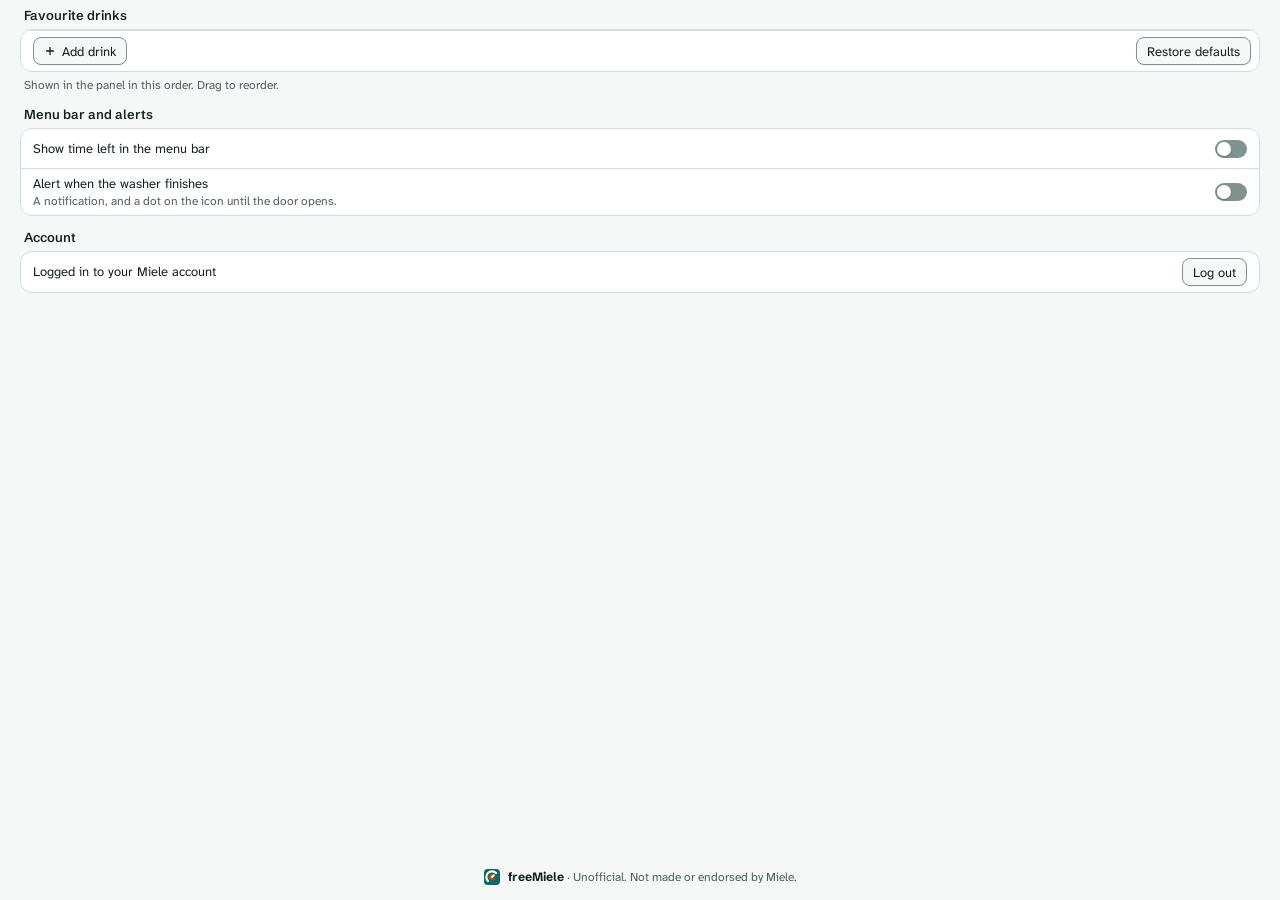
==== crates/app/ui/settings.html @ 3455c223 "Mac app: Settings window Favourite drinks (choose, reorder, restore), menu-bar time switch, washer a" ====
<!doctype html>
<html lang="en">
<head>
<meta charset="utf-8">
<meta name="viewport" content="width=device-width, initial-scale=1">
<title>freeMiele Settings</title>
<link rel="stylesheet" href="style.css">
<link rel="stylesheet" href="settings.css">
</head>
<body>
<main class="body">
  <section aria-labelledby="s-fav">
    <h2 class="sh" id="s-fav">Favourite drinks</h2>
    <div class="box">
      <ol id="favs" role="listbox" aria-labelledby="s-fav" aria-description="Drag to reorder, or select a drink and press Option-Command-Up or Down."></ol>
      <div class="foot">
        <button type="button" id="add" class="btn" aria-haspopup="menu"><svg width="12" height="12" viewBox="0 0 24 24" fill="none" stroke="currentColor" stroke-width="2.6" stroke-linecap="round" aria-hidden="true"><path d="M12 5v14M5 12h14"/></svg>Add drink</button>
        <span id="count" class="sub2 grow" role="status"></span>
        <button type="button" id="restore" class="btn">Restore defaults</button>
      </div>
    </div>
    <p class="cap">Shown in the panel in this order. Drag to reorder.</p>
  </section>

  <section aria-labelledby="s-mb">
    <h2 class="sh" id="s-mb">Menu bar and alerts</h2>
    <div class="box">
      <div class="srow tall"><label for="s-time" class="grow">Show time left in the menu bar</label><input type="checkbox" role="switch" id="s-time" class="switch"></div>
      <div class="srow tall"><label for="s-notify" class="grow"><span>Alert when the washer finishes</span><span class="sub2">A notification, and a dot on the icon until the door opens.</span></label><input type="checkbox" role="switch" id="s-notify" class="switch"></div>
    </div>
  </section>

  <section aria-labelledby="s-acc">
    <h2 class="sh" id="s-acc">Account</h2>
    <div class="box"><div class="srow tall"><span class="grow acc"><span id="acc-title">Logged in to your Miele account</span><span id="acc-sub" class="sub2" role="status"></span></span><button type="button" id="logout" class="btn">Log out</button></div></div>
  </section>

  <footer class="about">
    <svg width="16" height="16" viewBox="0 0 120 120" aria-hidden="true"><rect width="120" height="120" rx="28" fill="#0b6b62"/><path d="M29.6 90.4 A43 43 0 0 1 90.4 29.6" fill="none" stroke="#ffffff" stroke-width="16" stroke-linecap="round"/><circle cx="60" cy="60" r="24" fill="#a9521c"/><path d="M60 60 L74 46" fill="none" stroke="#ffffff" stroke-width="14" stroke-linecap="round"/></svg>
    <span><b>freeMiele</b> · Unofficial. Not made or endorsed by Miele.</span>
  </footer>
</main>
<script src="settings.js"></script>
</body>
</html>
---- crates/app/ui/style.css ----
/* Fonts are bundled (SIL OFL, see fonts/). Schibsted Grotesk sets titles and every digit:
   Atkinson Hyperlegible Next has a slashed zero, Schibsted Grotesk a plain one. */
@font-face{font-family:'Atkinson Hyperlegible Next';font-weight:200 800;src:url(fonts/AtkinsonHyperlegibleNext.ttf) format('truetype')}
@font-face{font-family:'Schibsted Grotesk';font-weight:400 900;src:url(fonts/SchibstedGrotesk.ttf) format('truetype')}
@font-face{font-family:'FM Digits';font-weight:400 900;src:url(fonts/SchibstedGrotesk.ttf) format('truetype');unicode-range:U+0030-0039}

:root{--surface:#f5f8f7;--raised:#ffffff;--line:#d3dedb;--ink:#14211f;--muted:#4f605c;--brand:#0b6b62;--crema:#a9521c;--crema-bg:#f6e4d8;--attention:#8a5300;--att-bg:#f7ead2;--fault:#b3261e;--fault-bg:#f9e0dd;--chip-ok:#d9ede9;--track:#e3ebe9;--off-bg:#e3ebe9;--line-strong:#7f948f;--tint:#b4dbd3;--btn:#f5f8f7;--on-brand:#ffffff}
@media (prefers-color-scheme:dark){:root{--surface:#0e1615;--raised:#172220;--line:#2b3b38;--ink:#e4edeb;--muted:#9cb0ab;--brand:#4fc1b2;--crema:#e5935c;--crema-bg:#3b2617;--attention:#e8b24a;--att-bg:#3a2f17;--fault:#ff8a80;--fault-bg:#3d1f1c;--chip-ok:#21403b;--track:#2b3b38;--off-bg:#2b3b38;--line-strong:#5f7571;--tint:#21403b;--btn:#24332f;--on-brand:#04231f}}
@media (prefers-contrast:more){:root{--line:var(--muted);--line-strong:var(--muted)}}

html,body{margin:0;background:transparent}
body{--body:'FM Digits','Atkinson Hyperlegible Next','Atkinson Hyperlegible',system-ui,sans-serif;--display:'Schibsted Grotesk','Helvetica Neue',sans-serif;font-family:var(--body);font-size:13px;line-height:18px;color:var(--ink);font-variant-numeric:tabular-nums;-webkit-font-smoothing:antialiased;cursor:default;user-select:none}
/* The window is the glass (native vibrancy behind it): the panel only adds the inset and the radius. */
.panel{width:340px;box-sizing:border-box;padding:8px;display:flex;flex-direction:column;gap:8px;border-radius:20px}
@media (prefers-reduced-transparency:reduce){.panel{background:var(--surface)}}
.head{display:flex;align-items:center;gap:8px;height:28px;padding:2px 2px 0 8px}
.name{font-family:var(--display);font-weight:700;font-size:15px}
.unofficial{font-size:12px;color:var(--muted)}
.grow{flex-grow:1}
.icon-btn{width:28px;height:28px;border-radius:999px;border:none;background:transparent;display:grid;place-items:center;padding:0;color:var(--ink)}
.icon-btn:hover{background:var(--track)}
.icon-btn:focus-visible{outline:2px solid var(--brand);outline-offset:2px}
.cards{display:flex;flex-direction:column;gap:8px}
.card{display:flex;flex-direction:column;gap:10px;padding:12px;border-radius:12px;background:var(--raised);border:0.5px solid var(--line)}
.meta{display:flex;align-items:center;gap:8px}
.label{flex-grow:1;font-size:12px;line-height:16px;color:var(--muted)}
.chip{font-size:11px;line-height:16px;font-weight:700;letter-spacing:0.08em;text-transform:uppercase;border-radius:999px;padding:1px 8px;white-space:nowrap}
.ready{color:var(--brand);background:var(--chip-ok)}
.running{color:var(--crema);background:var(--crema-bg)}
.attention{color:var(--attention);background:var(--att-bg)}
.fault{color:var(--fault);background:var(--fault-bg)}
.off{color:var(--muted);background:var(--off-bg)}
.title{font-family:var(--display);font-weight:600;font-size:17px;line-height:22px;font-variant-numeric:proportional-nums}
.sub{color:var(--muted);margin-top:2px;user-select:text}
.track{height:6px;border-radius:3px;background:var(--track);overflow:hidden}
.track>div{height:100%;border-radius:3px;background:var(--crema)}
.steps{margin:6px 0 0;padding:0;list-style:none;display:flex;flex-direction:column;gap:4px}
.steps li{display:flex;gap:8px}
.n{flex:none;width:18px;height:18px;border-radius:999px;border:1.5px solid var(--attention);box-sizing:border-box;display:grid;place-items:center;font-size:11px;font-weight:700;color:var(--attention)}
.row{display:flex;align-items:center;gap:8px}
.btn{height:28px;box-sizing:border-box;display:inline-flex;align-items:center;gap:6px;padding:0 10px;border-radius:8px;border:0.5px solid var(--line-strong);background:var(--btn);box-shadow:0 0.5px 1px rgba(0,0,0,0.1);font:400 13px/1 var(--body);color:var(--ink);white-space:nowrap}
.btn svg{flex:none}
.btn.primary{background:var(--brand);color:var(--on-brand);border-color:transparent;font-weight:700;padding:0 12px}
.btn:disabled{opacity:0.4;box-shadow:none}
.btn:focus-visible{outline:2px solid var(--brand);outline-offset:2px}
.picks{display:grid;grid-template-columns:1fr 1fr;gap:6px}
.picks .btn{width:100%}
/* The picked drink: soft brand fill and a brand edge, not a focus ring. */
.picks .btn[aria-pressed="true"]{background:var(--tint);border:1.5px solid var(--brand);font-weight:700;box-shadow:none}
.picks .more{justify-content:space-between;color:var(--muted);background:transparent;box-shadow:none}
.picks .more[aria-pressed="true"]{color:var(--ink);justify-content:flex-start}
.picks .more[aria-pressed="true"] svg:last-child{margin-left:auto}
---- crates/app/ui/settings.css ----
/* The Settings window: a normal opaque window, so no glass. Reuses the panel's tokens and buttons. */
body{background:var(--surface)}
.body{box-sizing:border-box;min-height:100vh;padding:6px 20px 14px;display:flex;flex-direction:column;gap:12px}
.sh{font-family:var(--display);font-weight:600;font-size:13px;line-height:18px;margin:0 0 5px 4px}
.box{background:var(--raised);border:0.5px solid var(--line);border-radius:12px;overflow:hidden}
#favs{margin:0;padding:0 0 0 12px;list-style:none}
.srow{display:flex;align-items:center;gap:10px;height:30px;padding-right:8px;border-bottom:0.5px solid var(--line)}
.box>.srow:last-child{border-bottom:none}
.srow.tall{height:auto;min-height:40px;padding:6px 12px 6px 12px;box-sizing:border-box}
#favs .srow[aria-selected="true"]{background:var(--tint);margin-left:-12px;padding-left:12px}
#favs .srow:focus-visible{outline:2px solid var(--brand);outline-offset:-2px}
.srow.over{box-shadow:inset 0 2px 0 var(--brand)}
label{display:flex;flex-direction:column}
.acc{display:flex;flex-direction:column}
.sub2{font-size:12px;line-height:16px;color:var(--muted)}
.grip{color:var(--muted);display:grid;place-items:center;width:12px;cursor:grab}
.num-i{width:12px;font-size:12px;color:var(--muted);text-align:right}
.icon-btn.sm{width:24px;height:24px;color:var(--muted)}
.foot{display:flex;align-items:center;gap:8px;padding:6px 8px 6px 12px;border-top:0.5px solid var(--line)}
.foot:first-child{border-top:none}
.cap{font-size:12px;line-height:16px;color:var(--muted);margin:5px 0 0 4px}
.switch{appearance:none;-webkit-appearance:none;margin:0;flex:none;width:32px;height:18px;border-radius:999px;background:var(--line-strong);position:relative}
.switch::after{content:"";position:absolute;top:2px;left:2px;width:14px;height:14px;border-radius:999px;background:#fff;box-shadow:0 1px 2px rgba(0,0,0,0.25)}
.switch:checked{background:var(--brand)}
.switch:checked::after{left:16px}
.switch:focus-visible{outline:2px solid var(--brand);outline-offset:2px}
.about{display:flex;align-items:center;justify-content:center;gap:8px;font-size:12px;color:var(--muted);margin-top:auto}
.about b{font-family:var(--display);color:var(--ink)}
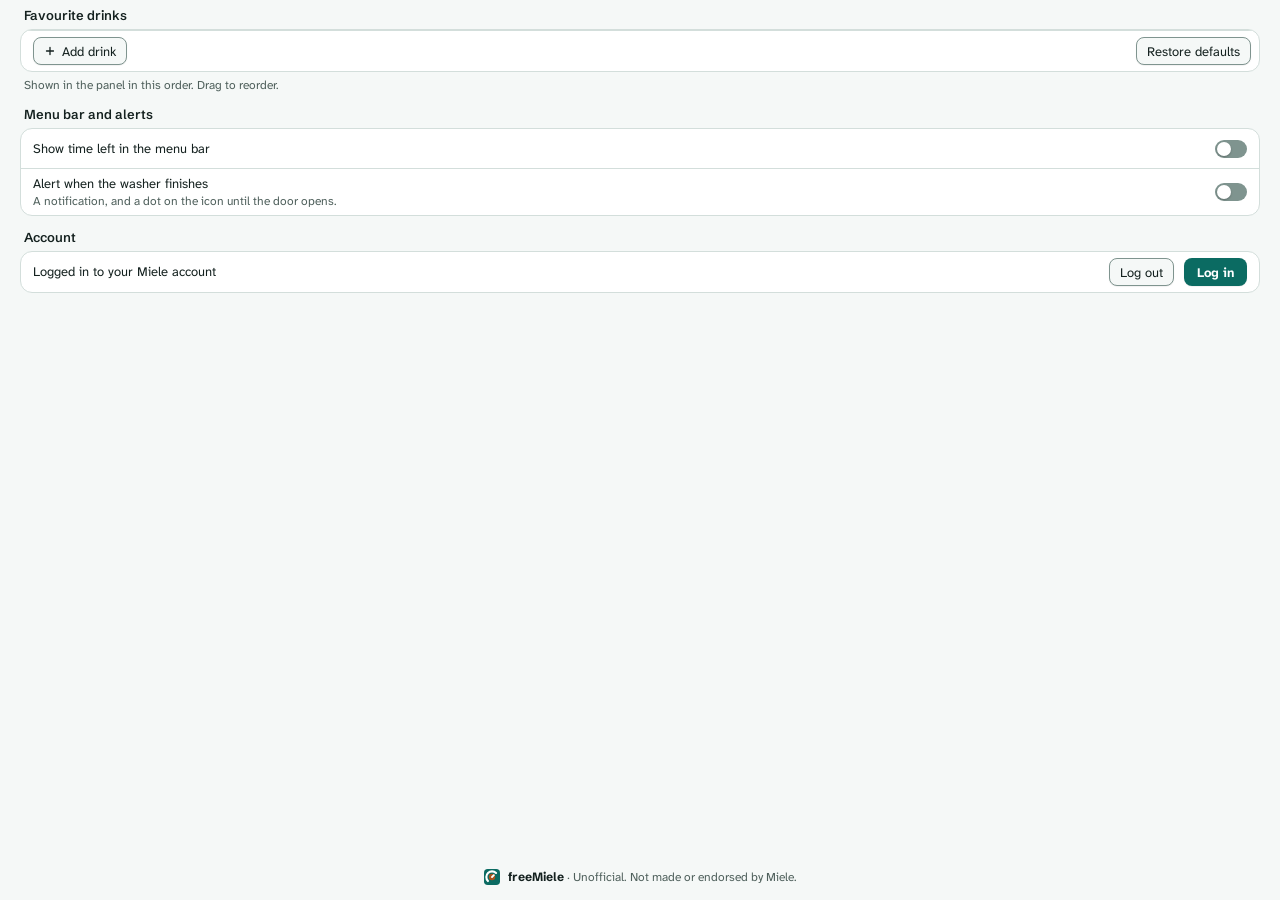
==== commit 82956f78: "Mac app: log in from the app Move the localhost redirect wait into core (wait_for_login) so the CLI " ====
--- a/crates/app/ui/settings.html
+++ b/crates/app/ui/settings.html
@@ -32,7 +32,7 @@
 
   <section aria-labelledby="s-acc">
     <h2 class="sh" id="s-acc">Account</h2>
-    <div class="box"><div class="srow tall"><span class="grow acc"><span id="acc-title">Logged in to your Miele account</span><span id="acc-sub" class="sub2" role="status"></span></span><button type="button" id="logout" class="btn">Log out</button></div></div>
+    <div class="box"><div class="srow tall"><span class="grow acc"><span id="acc-title">Logged in to your Miele account</span><span id="acc-sub" class="sub2" role="status"></span></span><button type="button" id="logout" class="btn">Log out</button><button type="button" id="login" class="btn primary" hidden>Log in</button></div></div>
   </section>
 
   <footer class="about">
--- a/crates/app/ui/style.css
+++ b/crates/app/ui/style.css
@@ -50,3 +50,11 @@
 .picks .more{justify-content:space-between;color:var(--muted);background:transparent;box-shadow:none}
 .picks .more[aria-pressed="true"]{color:var(--ink);justify-content:flex-start}
 .picks .more[aria-pressed="true"] svg:last-child{margin-left:auto}
+/* Login card */
+.form{display:flex;flex-direction:column;gap:10px}
+.field{display:flex;flex-direction:column;gap:4px;font-size:12px;line-height:16px;color:var(--muted)}
+.field input{height:28px;box-sizing:border-box;padding:0 8px;border-radius:8px;border:0.5px solid var(--line-strong);background:var(--surface);font:400 13px/1 var(--body);color:var(--ink);user-select:text}
+.field input:focus-visible{outline:2px solid var(--brand);outline-offset:1px}
+.link{border:none;background:none;padding:0;font:inherit;color:var(--brand);text-decoration:underline}
+.link:focus-visible{outline:2px solid var(--brand);outline-offset:2px}
+.err{color:var(--fault)}
